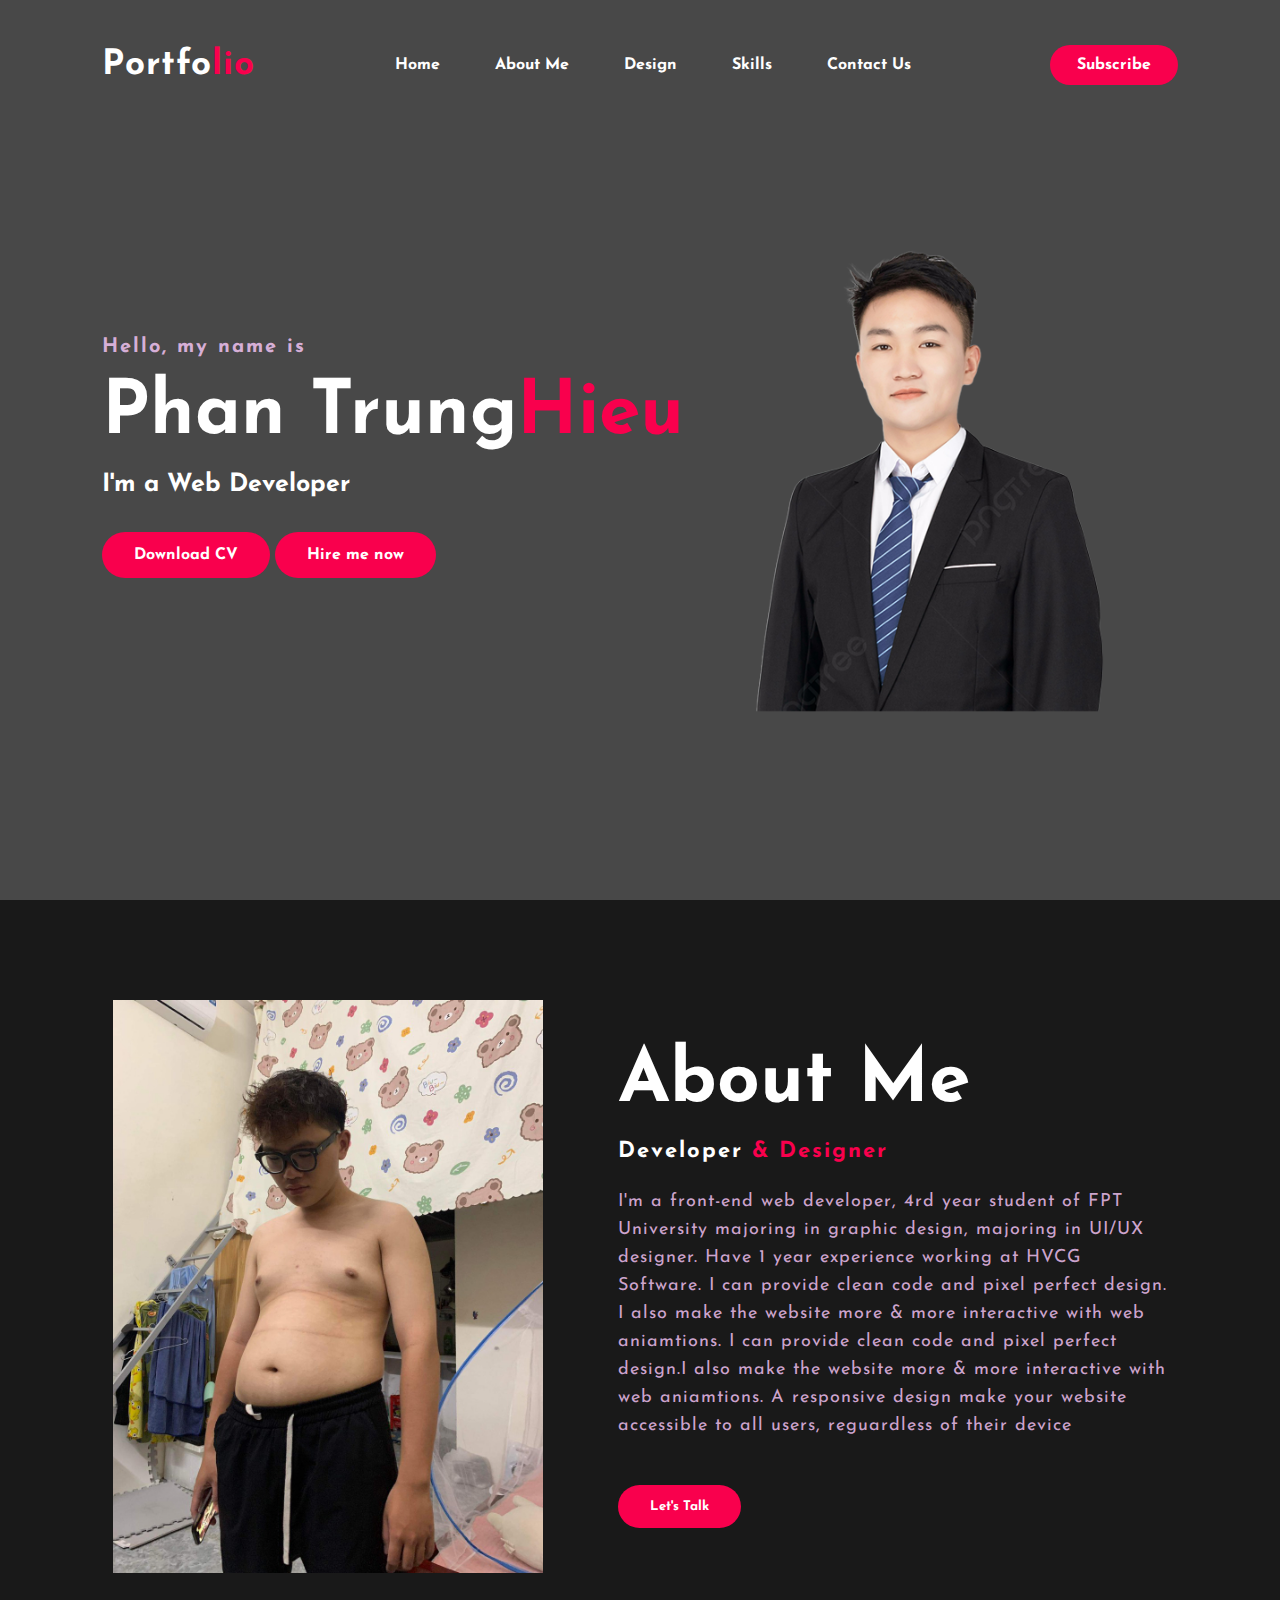
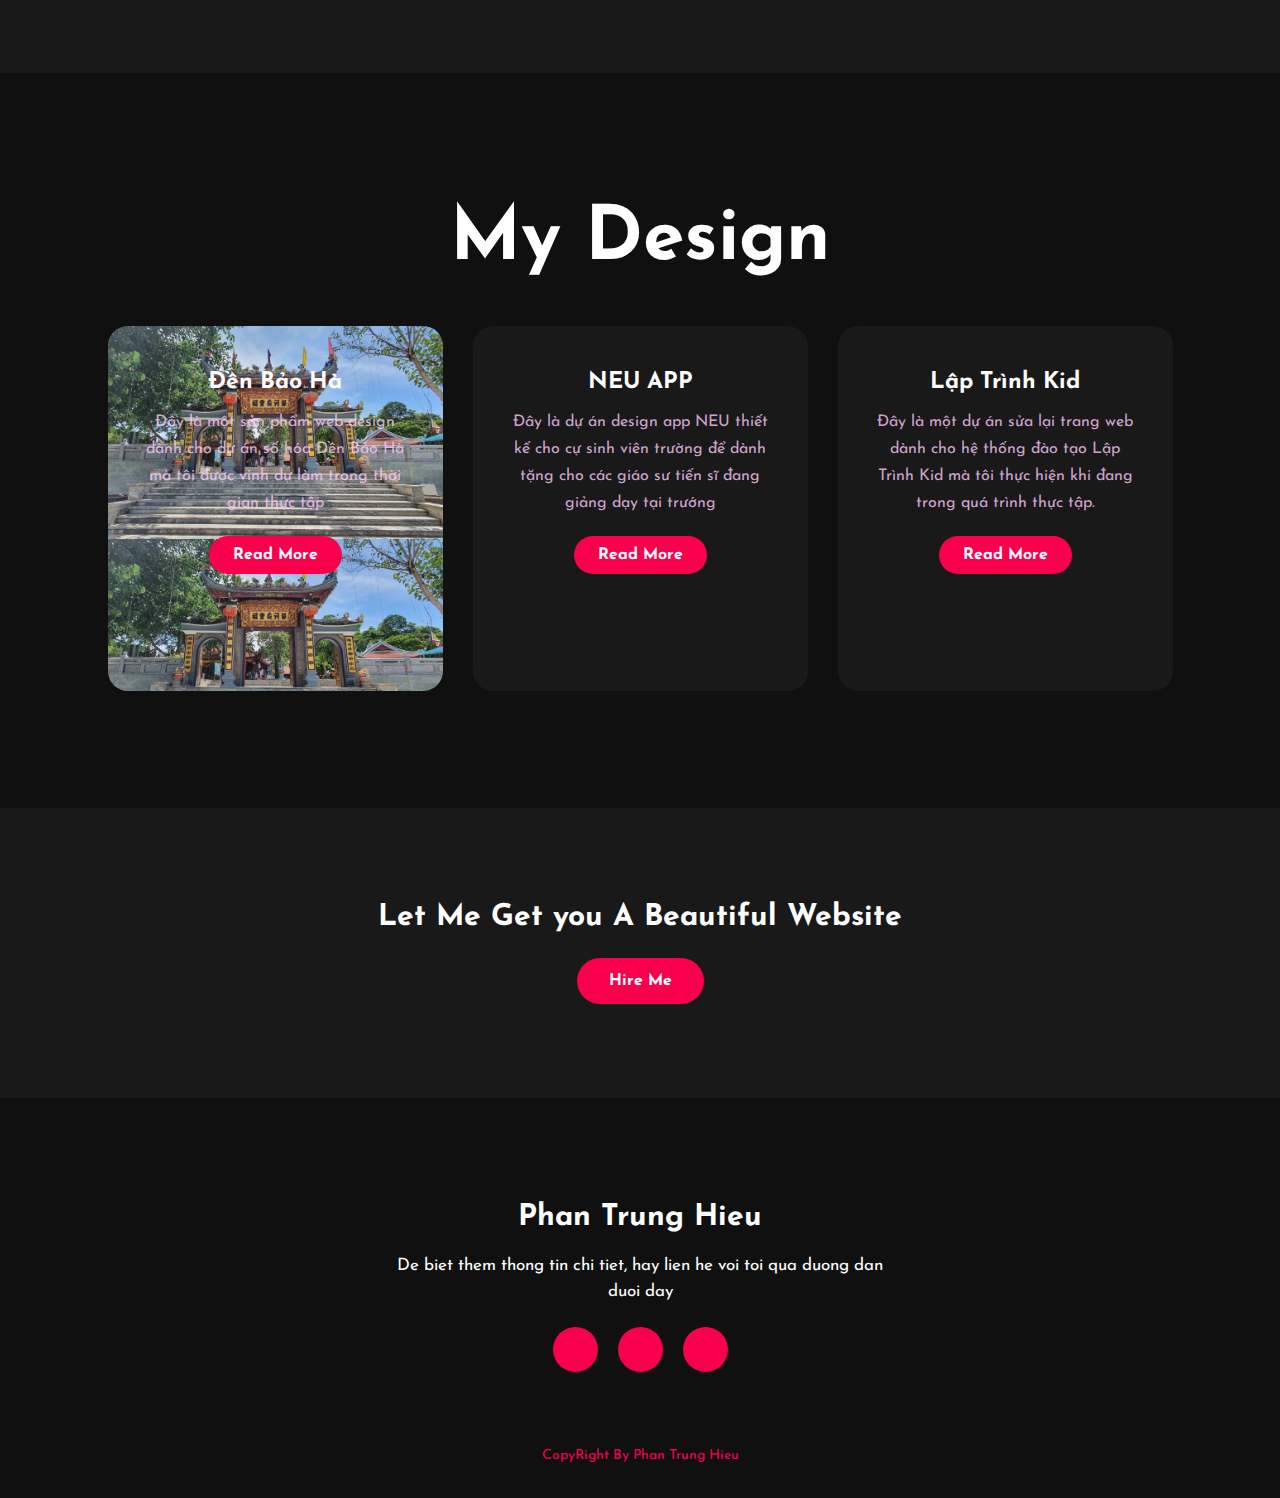
==== index.html @ 1d83a00a "update" ====
<!DOCTYPE html>
<html>
    <head>
        <title> Portfolio Website</title>
        <link rel="stylesheet" type="text/css" href="test1.css">
        <link rel="preconnect" href="https://fonts.gstatic.com">
        <link href="https://fonts.googleapis.com/css2?family=Josefin+Sans:ital,wght@0,100;0,200;0,300;0,400;0,500;0,600;0,700;1,100;1,200;1,300;1,400;1,500;1,600;1,700&display=swap" rel="stylesheet">
        <link rel="stylesheet" href="https://cdnjs.cloudflare.com/ajax/libs/font-awesome/6.5.1/css/all.min.css" integrity="sha512-DTOQO9RWCH3ppGqcWaEA1BIZOC6xxalwEsw9c2QQeAIftl+Vegovlnee1c9QX4TctnWMn13TZye+giMm8e2LwA==" crossorigin="anonymous" referrerpolicy="no-referrer" />
    </head>
    <body>
        <!-- Hero section-->
        <div id="home" class="hero">
            <nav>
                <h2 class="logo">Portfo<span>lio</span></h2>
                <ul>
                    <li><a href="#home">Home</a></li>
                    <li><a href="#about">About Me</a></li>
                    <li><a href="#service">Design</a></li>
                    <li><a href="#skills">Skills</a></li>
                    <li><a href="#contact-us">Contact Us</a></li>
                </ul>
                <a href="#" class="btn">Subscribe</a>
            </nav>
        </div>
        <div class="container">
            <div class="content">
                <h4>Hello, my name is</h4>
                <h1>Phan Trung<span>Hieu</span></h1>
                <h3>I'm a Web Developer</h3>
                <div class="main-btn">
                    <a href="#" class="btn1">Download CV</a>
                    <a href="#" class="btn1">Hire me now</a>
                </div>
            </div> 
        </div>
        <!---About us ne```````-->
        <section id="about" class="About">
            <div class="main">
                <img src="main.jpg">
                <div class="about-text">
                    <h2>About Me</h2>
                    <h5>Developer<span> & Designer</span></h5>
                    <p>I'm a front-end web developer, 4rd year student of FPT University majoring in graphic design, majoring in UI/UX designer. Have 1 year experience working at HVCG Software. I can provide clean code and pixel perfect design. I also make the website more & more interactive with web aniamtions. I can provide clean code and pixel perfect design.I also make the website more & more interactive with web aniamtions. A responsive design make your website accessible to all users, reguardless of their device</p>
                    <button type="button">Let's Talk</button>
                </div>
            </div>
        </section>
        <!--Skills-->
        <!----Service ne`-->
        <section id="service">
            <div class="Service">
                <div class="title">
                    <h2>My Design</h2>
                    </div>
                    <div class="box">
                        <div style="background-image: url(den-bao-ha-2312-31082022-cpv\ \(2\).jpg);"
                        <div class="card">
                            <i class="fa-solid fa-vihara"></i>
                            <h5>Đền Bảo Hà</h5>
                            <div class="pra">
                             <p>Đây là một sản phẩm web design dành cho dự án số hóa Đền Bảo Hà mà tôi được vinh dự làm trong thời gian thực tập</p>
                            <p>
                            <p style="text-align: center;">
                            <a class="button" href="https://www.figma.com/file/BCO15A2kV9PWGIr47T3Jkn/%C4%90%E1%BB%81n-%C3%B4ng-ho%C3%A0ng-b%E1%BA%A3y-fl?type=design&node-id=0%3A1&mode=design&t=lvIyfaIEVZWxGmYh-1">Read More</a>
                             </p>
                            </div>
                        </div>
                        <div class="card1">
                            <i class="fa-solid fa-school"></i>
                        <h5>NEU APP</h5>
                        <div class="pra">
                            <p>Đây là dự án design app NEU thiết kế cho cự sinh viên trường để dành tặng cho các giáo sư tiến sĩ đang giảng dạy tại trướng</p>
                            <p>
                                <p style="text-align: center;">
                                <a class="button" href="https://www.figma.com/file/nWvP8Q3YBb6MMmuUIo1LhZ/NEU-M%E1%BB%9AI?type=design&node-id=0%3A1&mode=design&t=oAvp7iXOULRE17pD-1">Read More</a>
                            </p>
                        </div>
                    </div>
    
                    <div class="card2">
                        <i class="fa-solid fa-graduation-cap"></i>
                        <h5>Lập Trình Kid</h5>
                        <div class="pra">
                            <p>Đây là một dự án sửa lại trang web dành cho hệ thống đào tạo Lập Trình Kid mà tôi thực hiện khi đang trong quá trình thực tập.</p>
                            <p>
                                <p style="text-align: center;">
                                <a class="button" href="https://www.figma.com/file/DkRSN03hQrIGQOf6Drek51/L%E1%BA%ADp-tr%C3%ACnh-KID?type=design&node-id=0%3A1&mode=design&t=WJgpo2BUewOH0txu-1">Read More</a>
                            </p>
                        </div>
                    </div> 
                </div>
            </div>
        </section>
    <!--contact ne```````-->
    <section id="contact-us">
        <div class="contact-me">
            <p>Let Me Get you A Beautiful Website</p>
            <a class="button-two" href="#">Hire Me</a>
            </div>
    </section>
    <!--footer ne1-->
    <footer>
        <p>Phan Trung Hieu</p>
        <p>De biet them thong tin chi tiet, hay lien he voi toi qua duong dan duoi day</p>
        <div class="social">
            <a href="https://www.facebook.com/pthieu1909"><i class="fab fa-facebook-f"></i></a>
            <a href="https://www.instagram.com/pthieuuu/"><i class="fa-brands fa-square-instagram"></i></a>
            <a href="https://www.behance.net/hiuphan23"><i class="fa-brands fa-behance"></i></a>
         </div>
        <p class="end">CopyRight By Phan Trung Hieu</p>
    </footer>
    </body>
</html>
---- test1.css ----
*{
    padding: 0;
    margin: 0;
    font-family: 'Josefin Sans', sans-serif;
    box-sizing: border-box;
}
.hero{
    height: 100vh;
    width: 100%;
    background-image: url(Artboard\ 1.png);
    background-size: cover;
    background-position: center;
}
nav{
    display: flex;
    align-items: center;
    justify-content: space-between;
    padding-top: 45px;
    padding-left: 8%;
    padding-right: 8%;
}
.logo{
    color: white;
    font-size: 35px;
    letter-spacing: 1px;
    cursor: pointer;
}
span{
    color: #f9004d;
}
nav ul li{
    list-style-type: none;
    display: inline-block;
    padding: 10px 25px;
}
nav ul li a{
    color: white;
    text-decoration: none;
    font-weight: bold;
    text-transform: capitalize;
}
nav ul li a:hover{
    color: #f9004d;
    transition: .4s;
}
.btn{
    background-color: #f9004d;
    color: white;
    text-decoration: none;
    border: 2px solid transparent;
    font-weight: bold;
    padding: 10px 25px;
    border-radius: 30px;
    transition: transform .4s;
}
.btn:hover{
    transform: scale(1.2);
}
.container{
    display: flex;
}
.content{
    position: absolute;
    top: 50%;
    left: 8%;
    transform: translateY(-50%);
}
h1{
    color: white;
    margin: 20px 0px 20px;
    font-size: 75px;
}
h3{
    color: white;
    font-size: 25px;
    margin-bottom: 50px;
}
h4{
    color: #fcfc;
    letter-spacing: 2px;
    font-size: 20px;
}
.newslatter form{
    width: 300px;
    max-width: 100%;
    position: relative;
}
.newslatter form input:first-child{
    display: inline-block;
    width: 100%;
    padding: 14px 130px 14px 15px;
    border: 2px solid #f9004d;
    outline: none;
    border-radius: 30px;
}
.newslatter form input:last-child{
    position: absolute;
    display: inline-block;
    outline: none;
    border: none;
    padding: 10px 30px;
    border-radius: 30px;
    background-color: #f9004d;
    color: white;
    box-shadow: 0px 0px 5px #000, 0px 0px 15px #858585;
    top: 6px;
    right: 6px;
}
.About{
    width: 100%;
    padding: 100px 0px;
    background-color: #191919;
}
.About img{
    height: auto;
    width: 430px;
}
.about-text{
    width: 550px;
}
.main{
    width: 1130px;
    max-width: 95%;
    margin: 0 auto;
    display: flex;
    align-items: center;
    justify-content: space-around;
}
.about-text h2{
    color: white;
    font-size: 75px;
    text-transform: capitalize;
    margin-bottom: 20px;
}
.about-text h5{
    color: white;
    letter-spacing: 2px;
    font-size: 22px;
    margin-bottom: 25px;
    text-transform: capitalize;
}
.about-text p{
    color: #fcfc;
    letter-spacing: 1px;
    line-height: 28px;
    font-size: 18px;
    margin-bottom: 45px;
}
button{
    background-color: #f9004d;
    color: white;
    text-decoration: none;
    border: 2px solid transparent;
    font-weight: bold;
    padding: 13px 30px;
    border-radius: 30px;
    transition: .4s;
}
button:hover{
    background-color: transparent;
    border: 2px solid #f9004d;
    cursor: pointer;
}
.Service{
    background: #101010;
    width: 100%;
    padding: 100px 0px;
}
.title h2{
    color: white;
    font-size: 75px;
    width: 1130px;
    margin: 30px auto;
    text-align: center;
}
.box{
    display: flex;
    justify-content: center;
    align-items: center;
    min-height: 400px;
}
.card{
    height: 365px;
    width: 335px;
    padding: 20px 35px;
    background: #191919;
    border-radius: 20px;
    margin: 15px;
    position: relative;
    overflow: hidden;
    text-align: center;
    background-size: contain;
    transition: width 0.5s, height 1s;

}

.card1{
    height: 365px;
    width: 335px;
    padding: 20px 35px;
    background: #191919;
    border-radius: 20px;
    margin: 15px;
    position: relative;
    overflow: hidden;
    text-align: center;
    background-image: url();
    transition: width 0.5s, height 1s;
}
.card2{
    height: 365px;
    width: 335px;
    padding: 20px 35px;
    background: #191919;
    border-radius: 20px;
    margin: 15px;
    position: relative;
    overflow: hidden;
    text-align: center;
    background-image: url();
    transition: width 0.5s, height 1s;
}
.card i{
    font-size: 50px;
    display: block;
    text-align: center;
    margin: 25px 0px;
    color: #f9004d;
}
.card1 i{
    font-size: 50px;
    display: block;
    text-align: center;
    margin: 25px 0px;
    color: #f9004d;
}
.card2 i{
    font-size: 50px;
    display: block;
    text-align: center;
    margin: 25px 0px;
    color: #f9004d;
}
h5{
    color: white;
    font-size: 23px;
    margin-bottom: 15px;
}
.pra p{
    color: #fcfc;
    font-size: 16px;
    line-height: 27px;
    margin-bottom: 25px;
}

.card .button{
    background-color: #f9004d;
    color: white;
    text-decoration: none;
    border: 2px solid transparent;
    font-weight: bold;
    padding: 9px 22px;
    border-radius: 30px;
    transition: .4s;
}
.card1 .button{
    background-color: #f9004d;
    color: white;
    text-decoration: none;
    border: 2px solid transparent;
    font-weight: bold;
    padding: 9px 22px;
    border-radius: 30px;
    transition: .4s;
}
.card2 .button{
    background-color: #f9004d;
    color: white;
    text-decoration: none;
    border: 2px solid transparent;
    font-weight: bold;
    padding: 9px 22px;
    border-radius: 30px;
    transition: .4s;
}
.card .button:hover{
    background-color: transparent;
    border: 2px solid #f9004d;
    cursor: pointer;
}
.card1 .button:hover{
    background-color: transparent;
    border: 2px solid #f9004d;
    cursor: pointer;
}
.card2 .button:hover{
    background-color: transparent;
    border: 2px solid #f9004d;
    cursor: pointer;
}
.contact-me{
    width: 100%;
    height: 290px;
    background: #191919;
    display: flex;
    align-items: center;
    flex-direction: column;
    justify-content: center;
}
.contact-me p{
    color: white;
    font-size: 30px;
    font-weight: bold;
    margin-bottom: 25px;
}
.contact-me .button-two{
    background-color: #f9004d;
    color: white;
    text-decoration: none;
    border: 2px solid transparent;
    font-weight: bold;
    padding: 13px 30px;
    border-radius: 30px;
    transition: .4s;
}
.contact-me .button-two:hover{
    background-color: transparent;
    border: 2px solid #f9004d;
    cursor: pointer;
}
footer{
    position: relative;
    width: 100%;
    height: 400px;
    background: #101010;
    display: flex;
    flex-direction: column;
    align-items: center;
    justify-content: center;
}
footer p:nth-child(1){
    font-size: 30px;
    color: white;
    margin-bottom: 20px;
    font-weight: bold;
}
footer p:nth-child(2){
    color: white;
    font-size: 17px;
    width: 500px;
    text-align: center;
    line-height: 26px;
}
.social{
    display: flex;
}
.social a{
    width: 45px;
    height: 45px;
    display: flex;
    align-items: center;
    justify-content: center;
    background: #f9004d;
    border-radius: 50%;
    margin: 22px 10px;
    color: white;
    text-decoration: none;
    font-size: 20px;
}
.social a:hover{
    transform: scale(1.3);
    transition: .3s;
}
.end{
    position: absolute;
    color: #f9004d;
    bottom: 35px;
    font-size: 14px;
}
html{
    scroll-behavior: smooth;
}
.btn1{
    background-color: #f9004d;
    color: white;
    text-decoration: none;
    border: 2px solid transparent;
    font-weight: bold;
    padding: 13px 30px;
    border-radius: 30px;
    transition: .4s;
}
.btn1:hover{
    background-color: transparent;
    border: 2px solid #f9004d;
    cursor: pointer;
}
.imgg-home{
    width: 500px;
    height: 500px;
}
.card:hover{
    width: 350px;
    height: 400px;
}
.card1:hover{
    width: 350px;
    height: 400px;
}
.card2:hover{
    width: 350px;
    height: 400px;
}
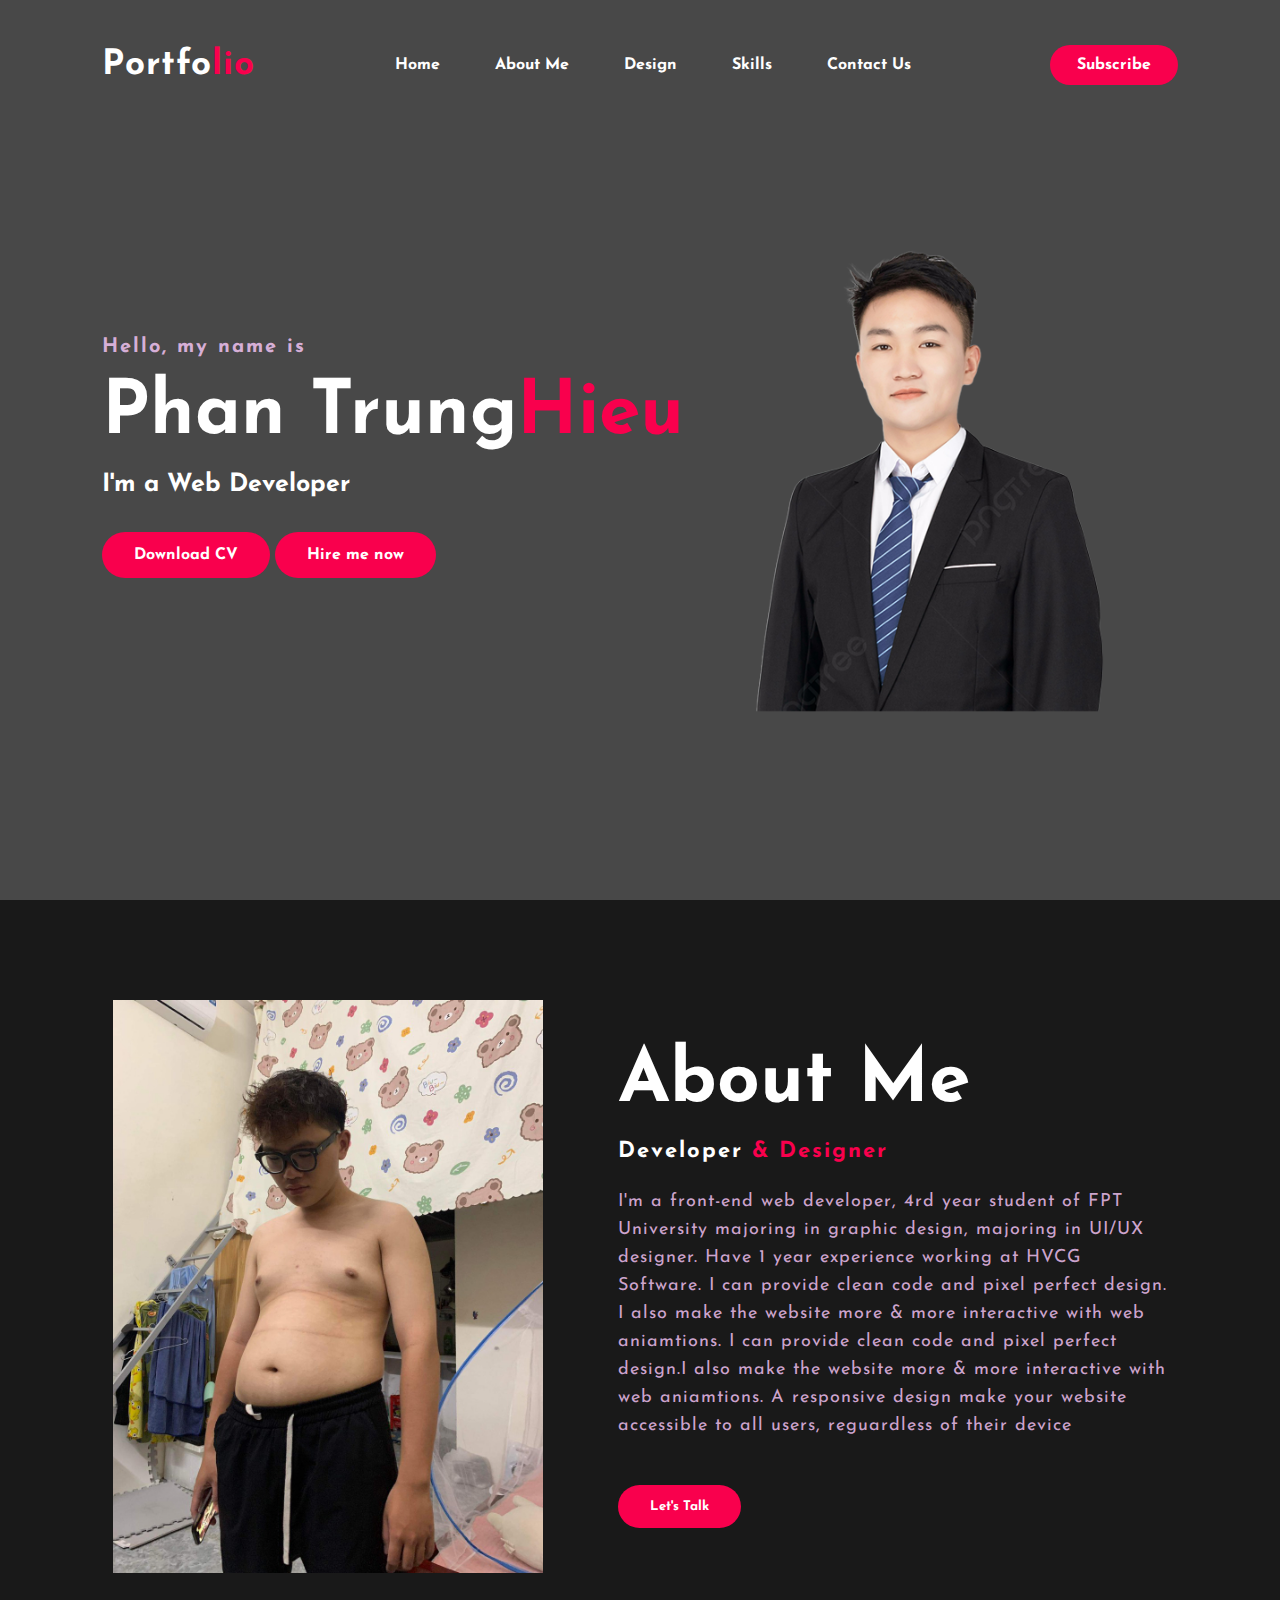
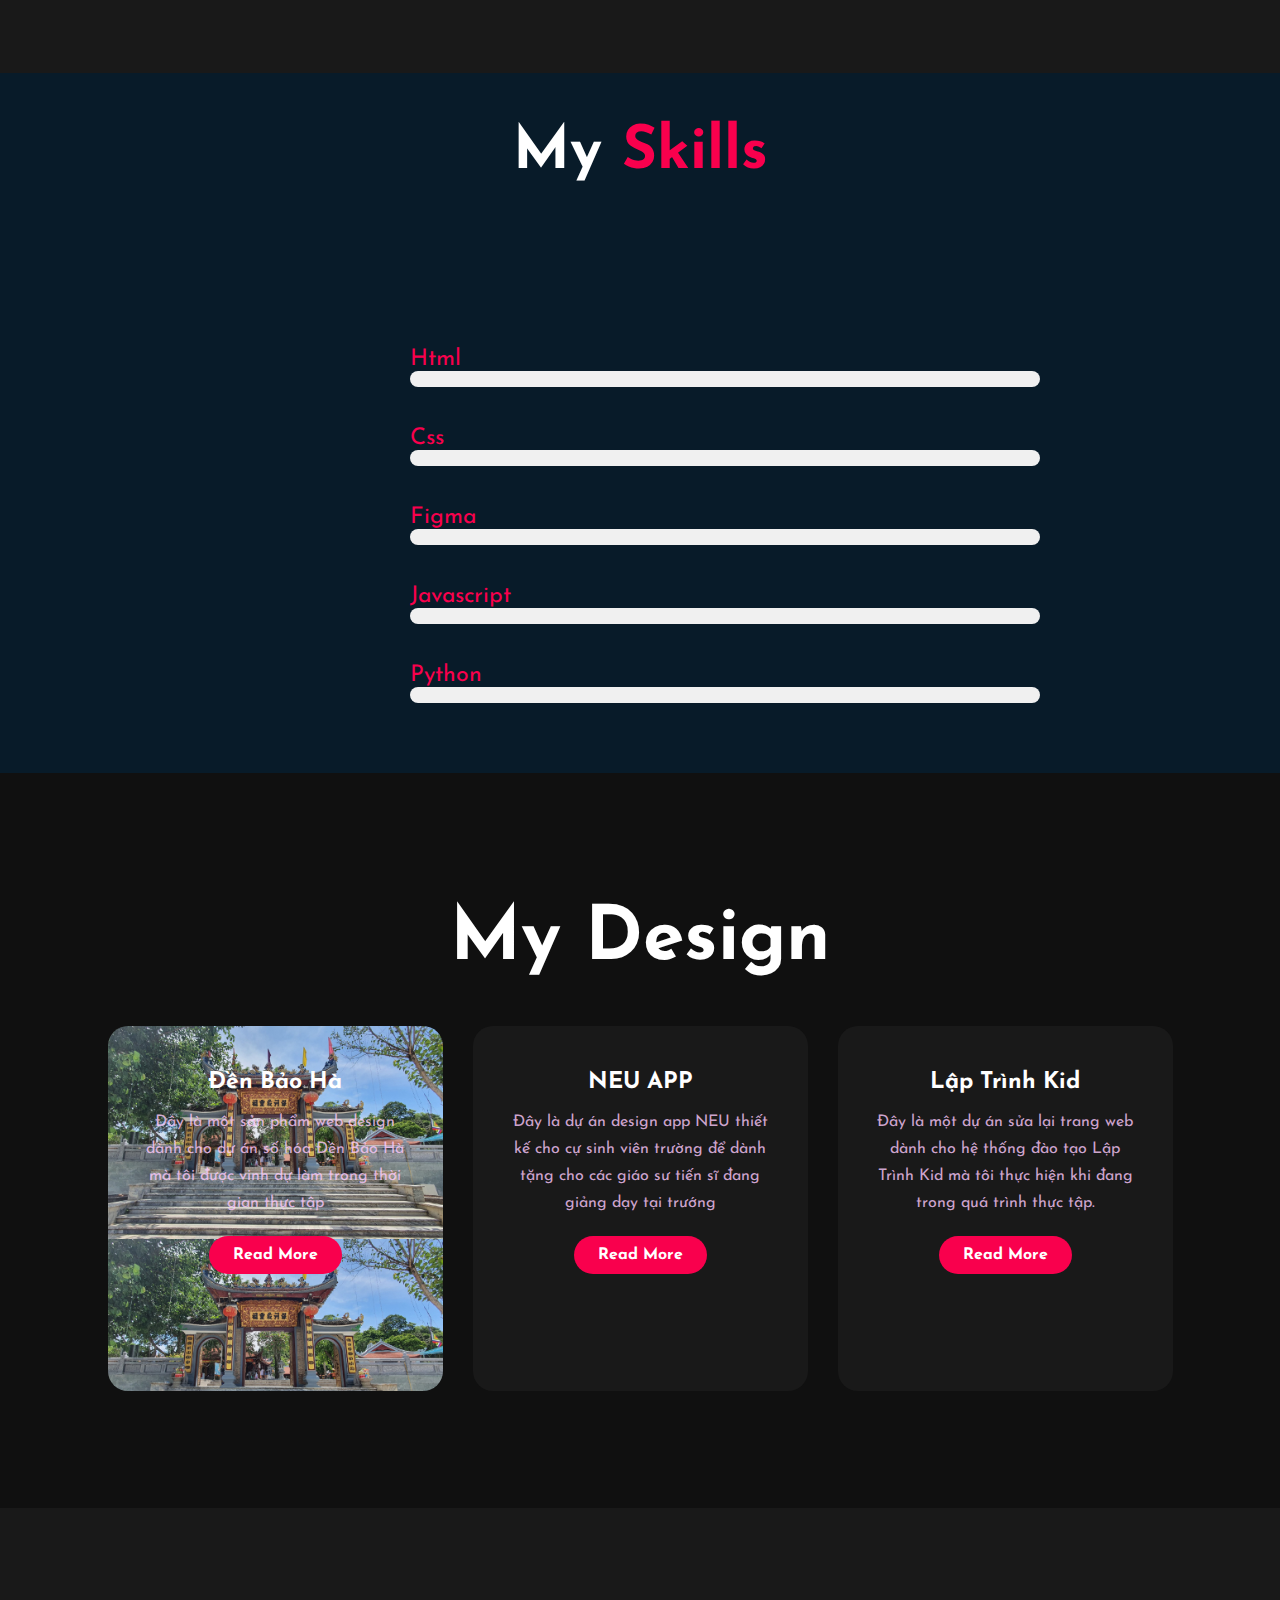
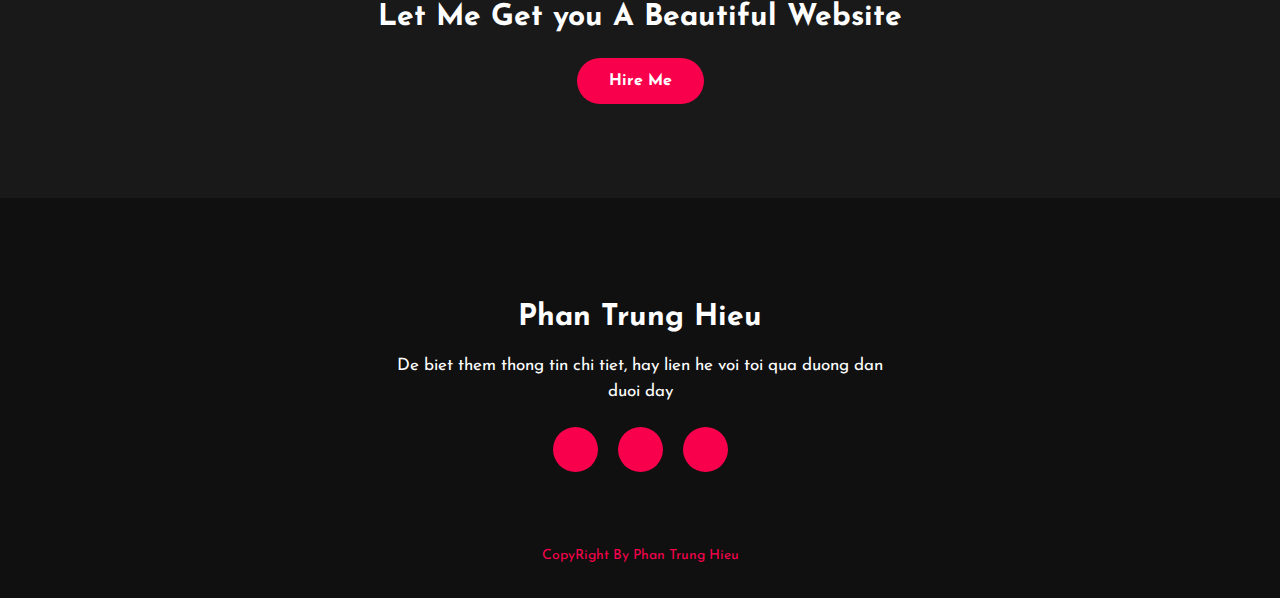
==== commit aa2ac533: "update" ====
--- a/index.html
+++ b/index.html
@@ -46,6 +46,257 @@
             </div>
         </section>
         <!--Skills-->
+        <style>
+            {
+    margin: 0;
+    padding: 0;
+    box-sizing: border-box;
+    font-family: 'poppins' , sans-serif;
+}
+body{
+    color: #fff;
+    background: #081b29;
+}
+.sub-title{
+    text-align: center;
+    font-size: 60px;
+    padding-bottom: 70px;
+    padding-top: 30px;
+}
+.sub-title span{
+    color: #f9004d;
+}
+.section-skills{
+    display: flex;
+    flex-wrap: wrap;
+    justify-items: center;
+    padding-left: ;
+}
+.container1{
+    width: 600px;
+    height: 500px;
+    padding: 75px 90px;
+    margin-left: 120px;
+}
+.heading{
+    text-align: center;
+    text-decoration: underline;
+    text-underline-offset: 10px;
+    text-decoration-thickness: 5px;
+    margin-bottom: 50px;
+}
+.bar{
+    font-size: 23px;
+}
+.Technical-bars .bar{
+    margin: 40px 0;
+}
+.Technical-bars .bar:first-child{
+    margin-top: 0;
+}
+.Technical-bars .bar:last-child{
+    margin-bottom: 0;
+}
+.Technical-bars .bar .info{
+    margin-bottom: 5px;
+}
+.Technical-bars .bar .info span{
+    font-size: 17px;
+    font-weight: 500;
+    animation: ShowText 0.5 1s linear forwards;
+    opacity: 0;
+}
+
+.progress-bar {
+    width: 150%;
+    background-color: #f0f0f0;
+    height: 16px;
+    border-radius: 10px;
+    margin-bottom: 20px;
+  }
+  
+  .progress {
+    width: 0; /* Khởi tạo với chiều rộng 0 */
+    background-color: #f9004d;
+    height: 100%;
+    border-radius: 10px;
+    animation: progressAnimation 5s linear forwards; /* Thêm animation */
+  }
+  
+  @keyframes progressAnimation {
+    0% {
+      width: 0;
+    }
+    80% {
+      width: 80%; /* Dừng lại ở 80% */
+    }
+    100% {
+      width: 80%; /* Đảm bảo thanh tiến trình không di chuyển sau khi dừng lại */
+    }
+  }
+  .progress-bar1 {
+    width: 150%;
+    background-color: #f0f0f0;
+    height: 16px;
+    border-radius: 10px;
+    margin-bottom: 20px;
+  }
+  
+  .progress1 {
+    width: 0; /* Khởi tạo với chiều rộng 0 */
+    background-color: #f9004d;
+    height: 100%;
+    border-radius: 10px;
+    animation: progressAnimation1 5s linear forwards; /* Thêm animation */
+  }
+  
+  @keyframes progressAnimation1 {
+    0% {
+      width: 0;
+    }
+    80% {
+      width: 70%; /* Dừng lại ở 80% */
+    }
+    100% {
+      width: 70%; /* Đảm bảo thanh tiến trình không di chuyển sau khi dừng lại */
+    }
+  }
+  .progress-bar2 {
+    width: 150%;
+    background-color: #f0f0f0;
+    height: 16px;
+    border-radius: 10px;
+    margin-bottom: 20px;
+  }
+  
+  .progress2 {
+    width: 0; /* Khởi tạo với chiều rộng 0 */
+    background-color: #f9004d;
+    height: 100%;
+    border-radius: 10px;
+    animation: progressAnimation2 5s linear forwards; /* Thêm animation */
+  }
+  
+  @keyframes progressAnimation2 {
+    0% {
+      width: 0;
+    }
+    80% {
+      width: 60%; /* Dừng lại ở 80% */
+    }
+    100% {
+      width: 60%; /* Đảm bảo thanh tiến trình không di chuyển sau khi dừng lại */
+    }
+  }
+  .progress-bar3 {
+    width: 150%;
+    background-color: #f0f0f0;
+    height: 16px;
+    border-radius: 10px;
+    margin-bottom: 20px;
+  }
+  
+  .progress3 {
+    width: 0; /* Khởi tạo với chiều rộng 0 */
+    background-color: #f9004d;
+    height: 100%;
+    border-radius: 10px;
+    animation: progressAnimation3 5s linear forwards; /* Thêm animation */
+  }
+  
+  @keyframes progressAnimation3 {
+    0% {
+      width: 0;
+    }
+    80% {
+      width: 50%; /* Dừng lại ở 80% */
+    }
+    100% {
+      width: 50%; /* Đảm bảo thanh tiến trình không di chuyển sau khi dừng lại */
+    }
+  }
+  .progress-bar4 {
+    width: 150%;
+    background-color: #f0f0f0;
+    height: 16px;
+    border-radius: 10px;
+    margin-bottom: 20px;
+  }
+  
+  .progress4 {
+    width: 0; /* Khởi tạo với chiều rộng 0 */
+    background-color: #f9004d;
+    height: 100%;
+    border-radius: 10px;
+    animation: progressAnimation4 5s linear forwards; /* Thêm animation */
+  }
+  
+  @keyframes progressAnimation4 {
+    0% {
+      width: 0;
+    }
+    80% {
+      width: 80%; /* Dừng lại ở 80% */
+    }
+    100% {
+      width: 80%; /* Đảm bảo thanh tiến trình không di chuyển sau khi dừng lại */
+    }
+  }
+        </style>
+        <body>
+            <h1 class="sub-title">
+                My <span>Skills</span>
+            </h1>
+            <section id="skills" style="padding-left: 200px;">
+                <div class="container1" id="skills">
+                    <div class="Technical-bars">
+                        <div class="bar"><i class='bx bxl-html5'></i>
+                            <div class="indfo">
+                                <span>Html</span>
+                            </div>
+                            <div class="progress-bar">
+                                <div class="progress"></div>
+                            </div>
+                        </div>
+                        <div class="bar"><i class='bx bxl-css3'></i>
+                            <div class="indfo">
+                                <span>Css</span>
+                            </div>
+                            <div class="progress-bar1">
+                                <div class="progress1"></div>
+                            </div>
+                        </div>
+                        <div class="bar"><i class='bx bxl-figma'></i>
+                            <div class="indfo">
+                                <span>Figma</span>
+                            </div>
+                            <div class="progress-bar2">
+                                <div class="progress2"></div>
+                            </div>
+                        </div>
+                        <div class="bar"><i class='bx bxl-javascript'></i>
+                            <div class="indfo">
+                                <span>Javascript</span>
+                            </div>
+                            <div class="progress-bar3">
+                                <div class="progress3"></div>
+                            </div>
+                        </div>
+                        <div class="bar"><i class='bx bxl-python'></i>
+                            <div class="indfo">
+                                <span>Python</span>
+                            </div>
+                            <div class="progress-bar4">
+                                <div class="progress4"></div>
+                            </div>
+                        </div>
+        
+                    </div>
+                </div>
+            </section>
+        </body>
+        
+        </html>
         <!----Service ne`-->
         <section id="service">
             <div class="Service">
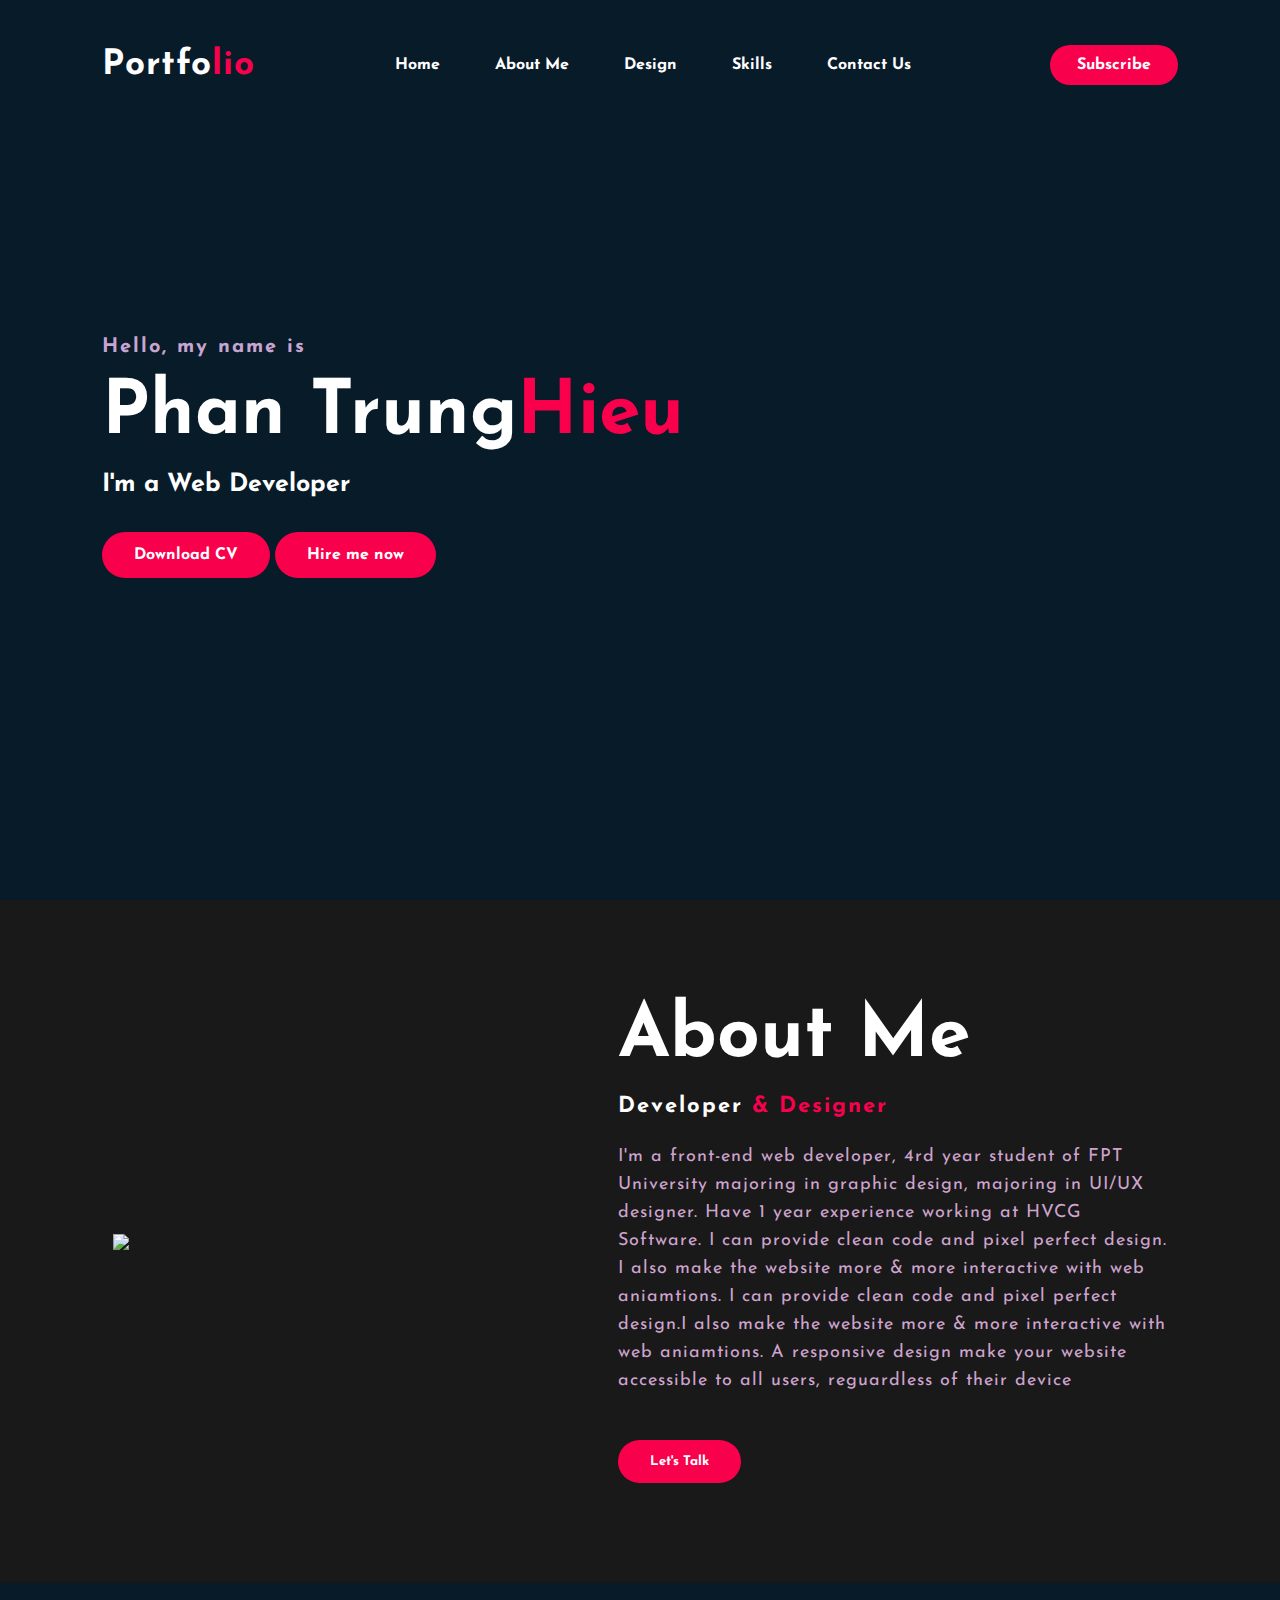
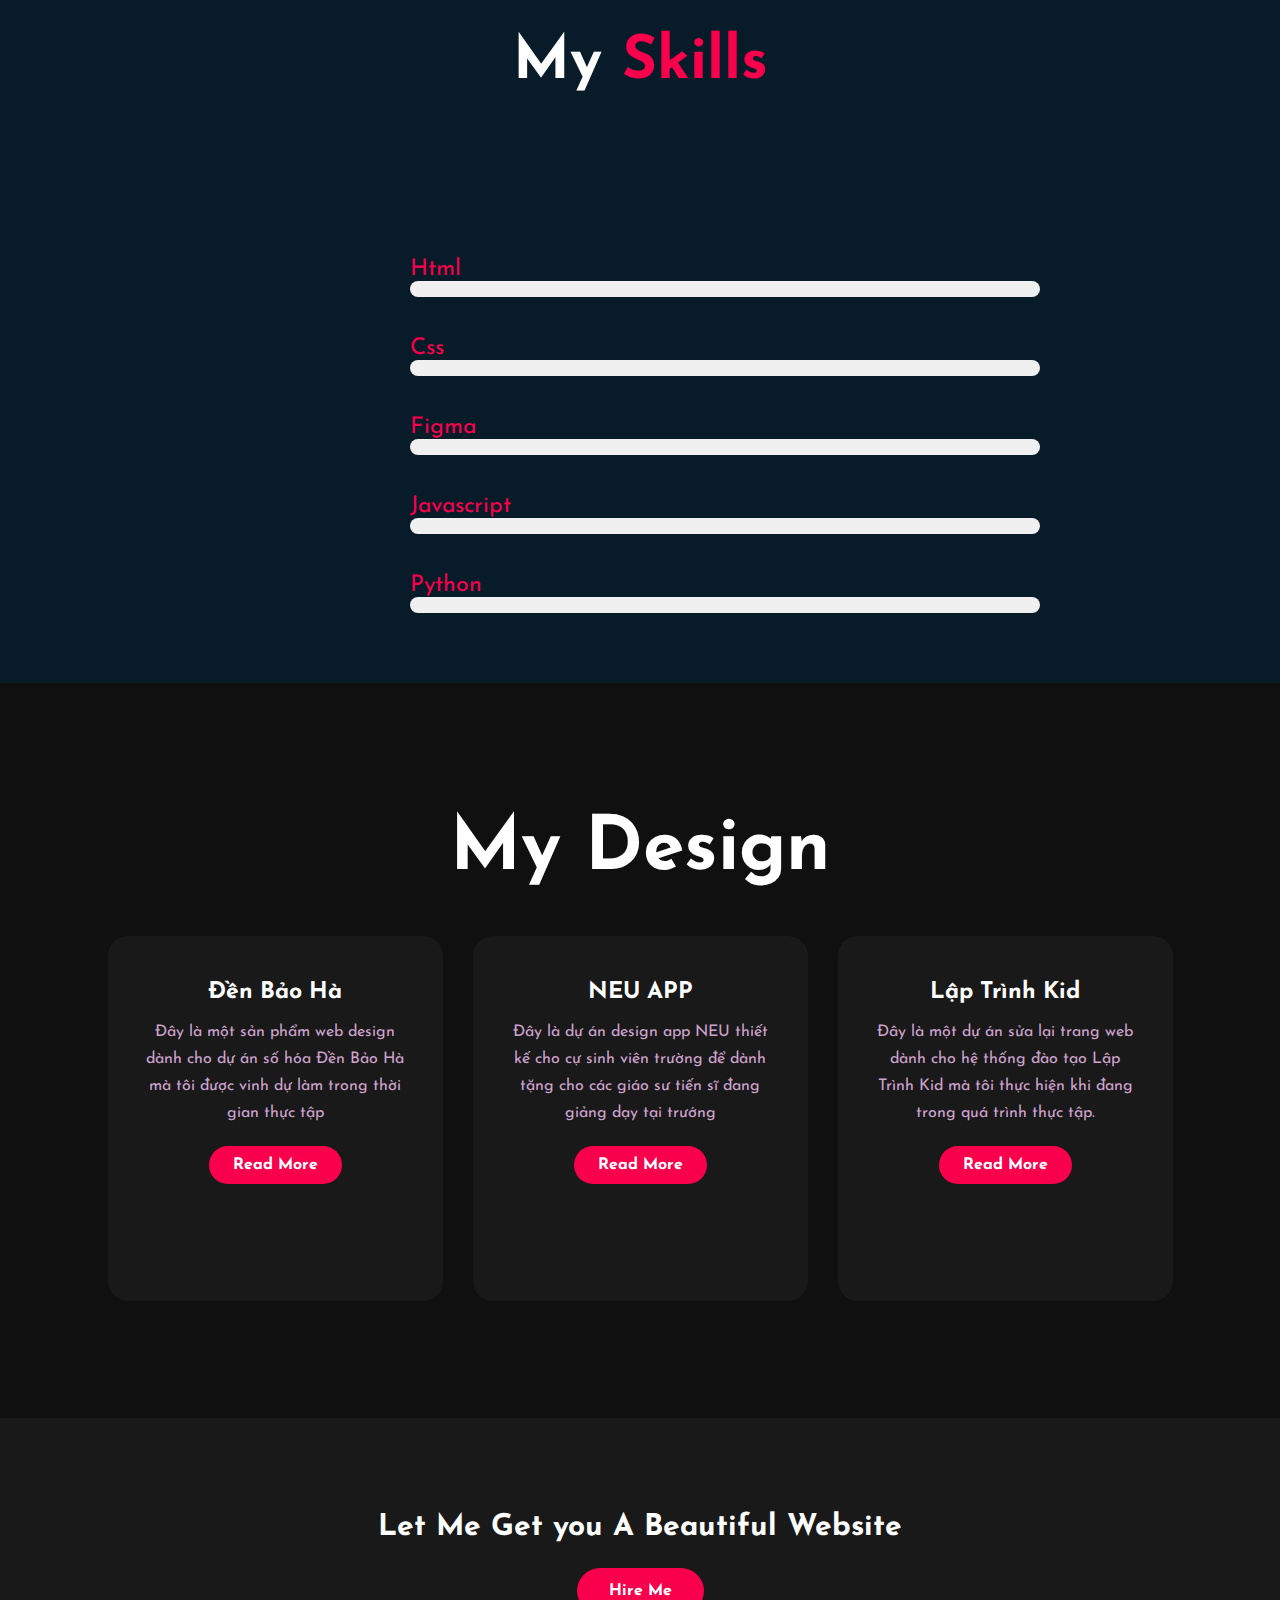
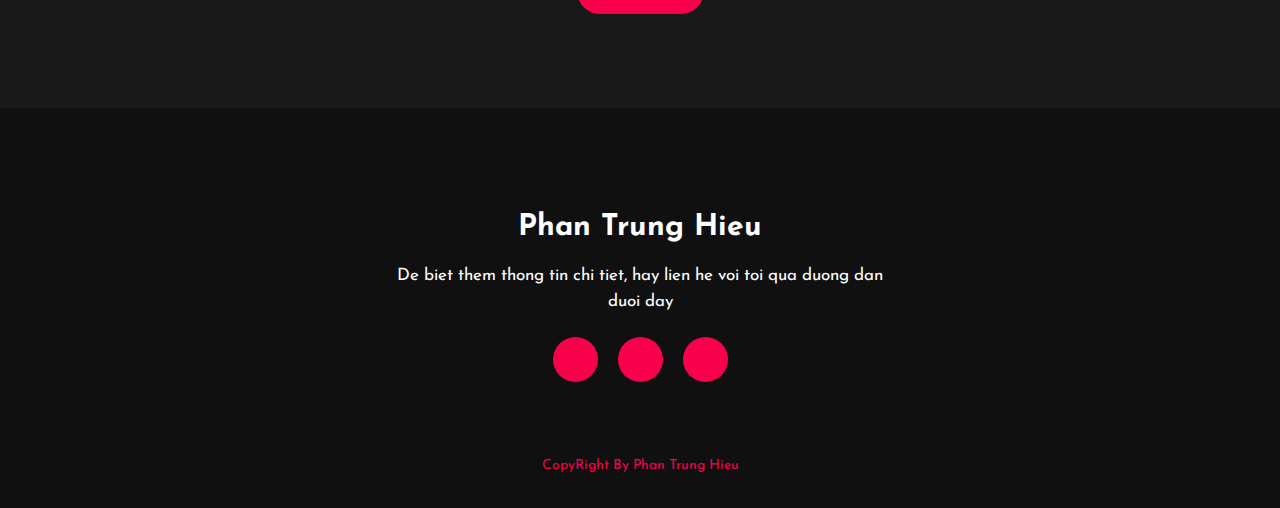
==== commit 0454e7a2: "update" ====
--- a/index.html
+++ b/index.html
@@ -36,7 +36,7 @@
         <!---About us ne```````-->
         <section id="about" class="About">
             <div class="main">
-                <img src="main.jpg">
+                <img src="anhnaytrang2.png">
                 <div class="about-text">
                     <h2>About Me</h2>
                     <h5>Developer<span> & Designer</span></h5>
@@ -304,7 +304,7 @@
                     <h2>My Design</h2>
                     </div>
                     <div class="box">
-                        <div style="background-image: url(den-bao-ha-2312-31082022-cpv\ \(2\).jpg);"
+                        <div style=
                         <div class="card">
                             <i class="fa-solid fa-vihara"></i>
                             <h5>Đền Bảo Hà</h5>
--- a/test1.css
+++ b/test1.css
@@ -7,7 +7,7 @@
 .hero{
     height: 100vh;
     width: 100%;
-    background-image: url(Artboard\ 1.png);
+    background-image: url(anhnaytrang1.png);
     background-size: cover;
     background-position: center;
 }
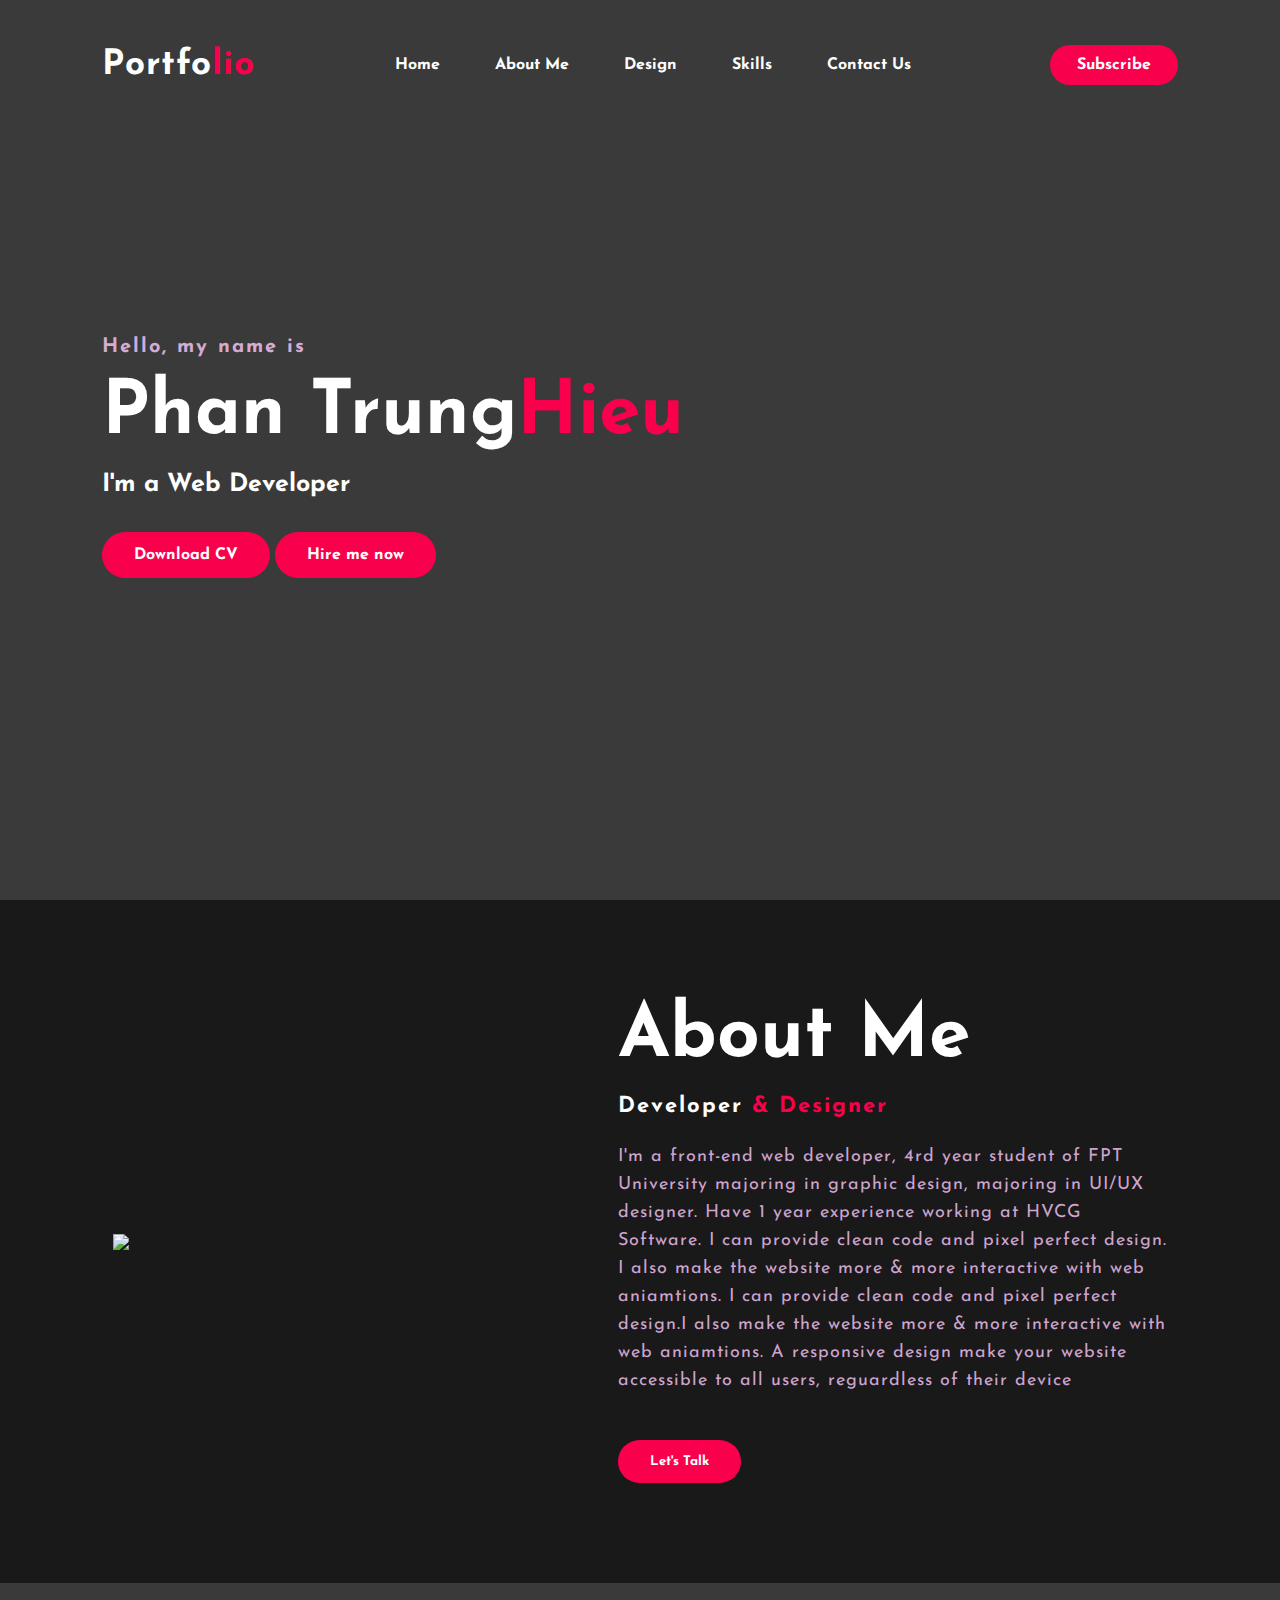
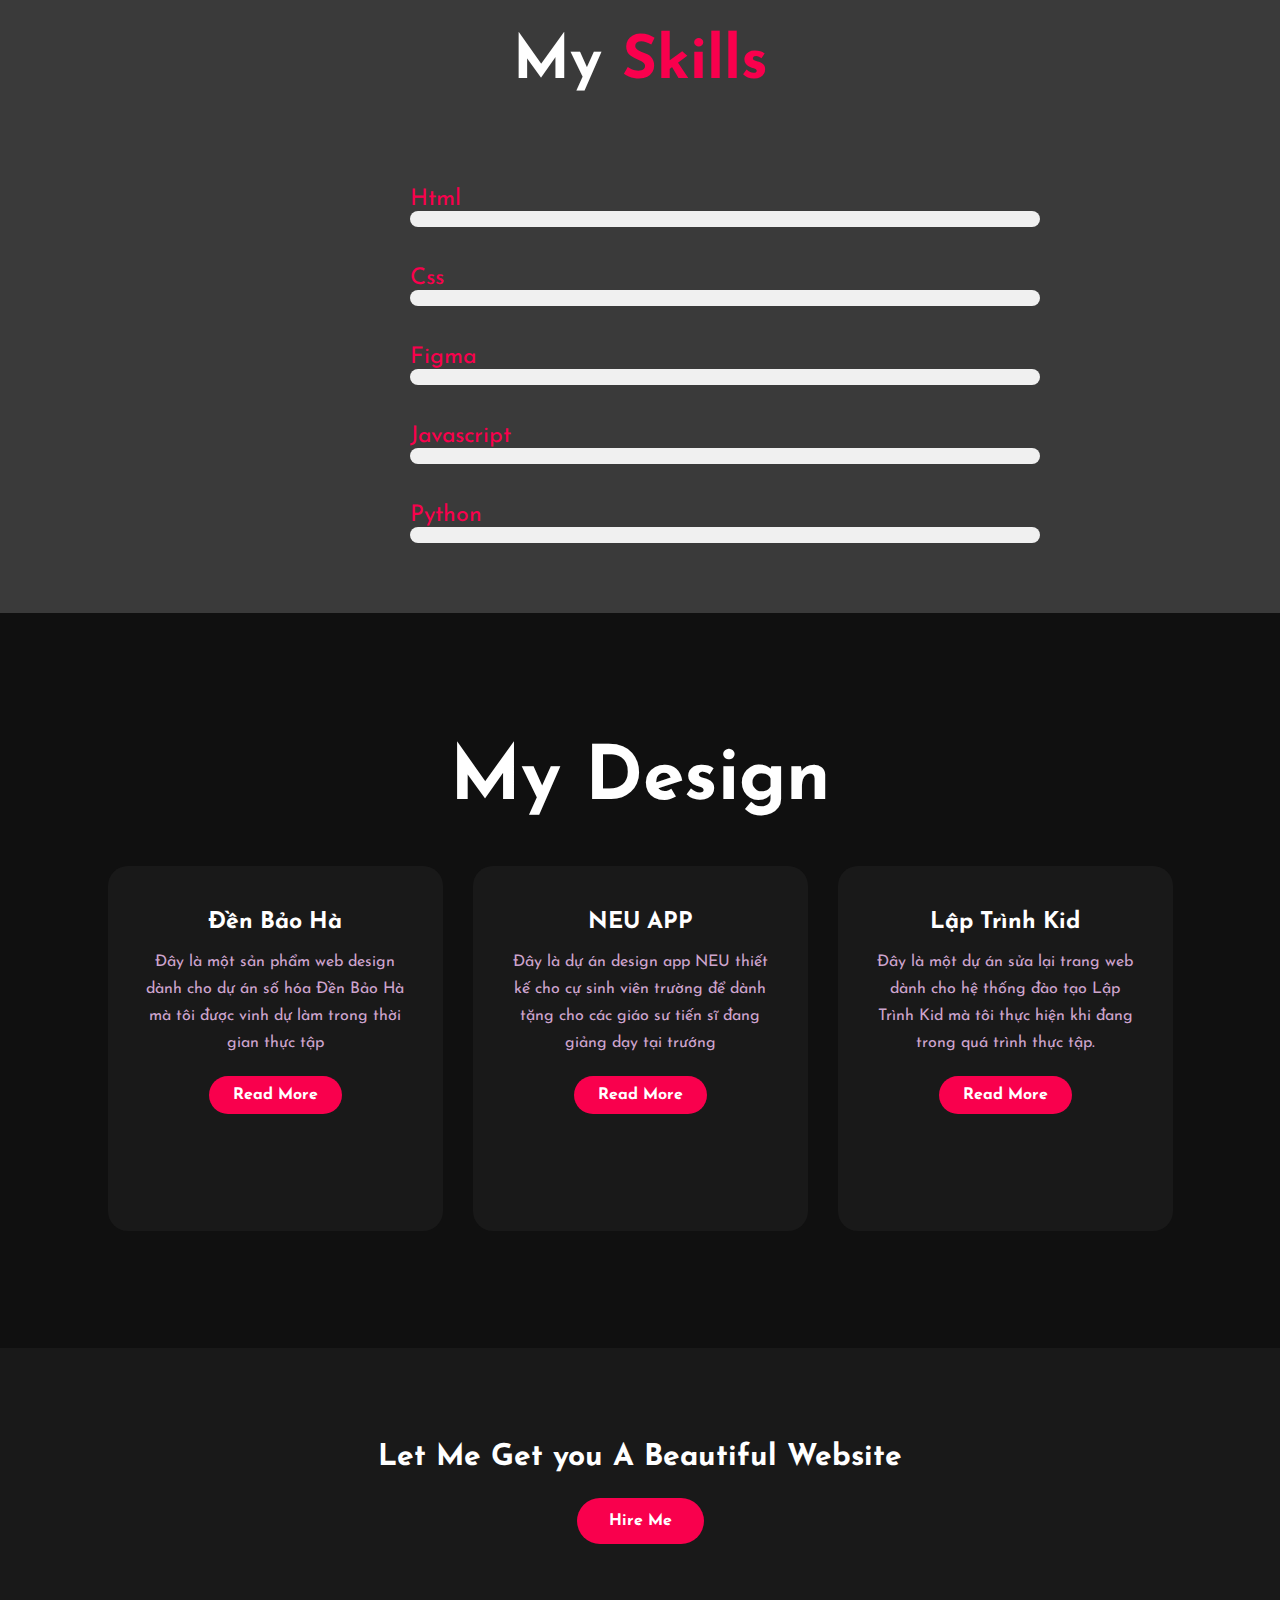
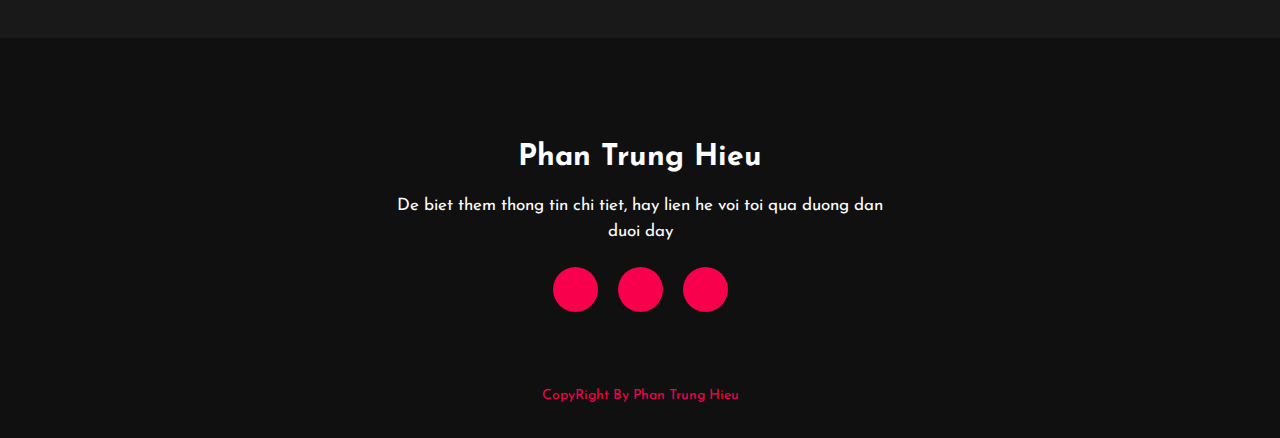
==== commit 7f543eb3: "update" ====
--- a/index.html
+++ b/index.html
@@ -55,12 +55,12 @@
 }
 body{
     color: #fff;
-    background: #081b29;
+    background: #3a3a3a;
 }
 .sub-title{
     text-align: center;
     font-size: 60px;
-    padding-bottom: 70px;
+    padding-bottom: 0px;
     padding-top: 30px;
 }
 .sub-title span{
